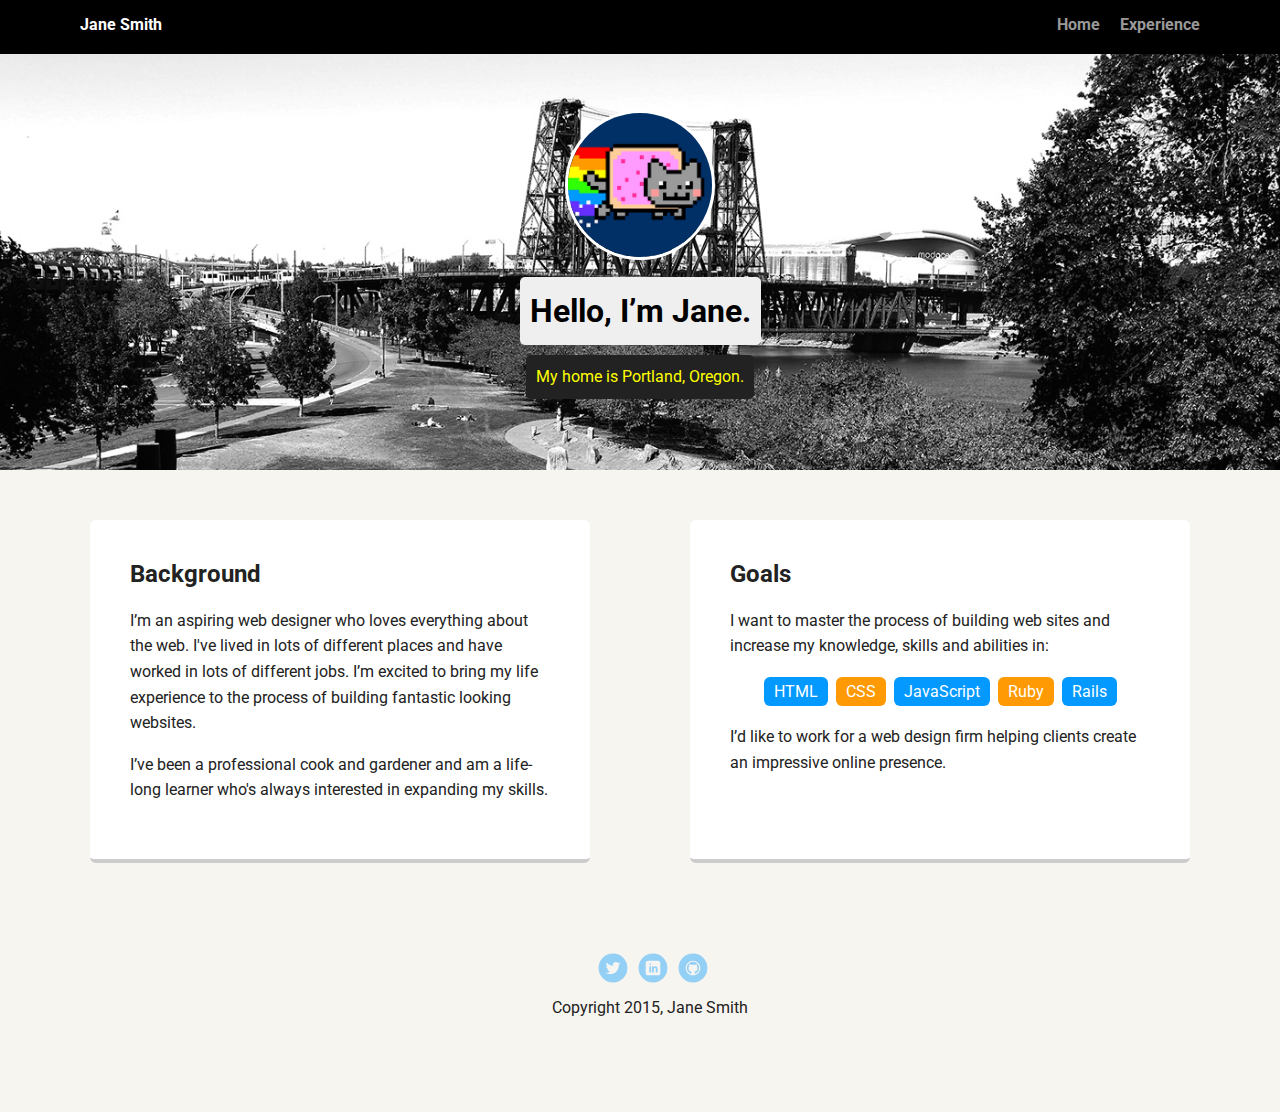
==== profile_page_v1/index.html @ 09ac8e34 "Added downloads from teamtreehouse" ====
<!doctype html>
<html lang="en">
<head>
  <meta charset="utf-8">
  <title>Jane Smith's Profile</title>
  <meta name="viewport" content="width=device-width, initial-scale=1.0">
  <link rel="stylesheet" href="styles.css">
  <link href="https://fonts.googleapis.com/css?family=Muli%7CRoboto:400,300,500,700,900" rel="stylesheet"></head>
  <body>

    <div class="main-nav">
        <ul class="nav">
          <li class="name">Jane Smith</li>
          <li><a href="#">Home</a></li>
          <li><a href="#">Experience</a></li>
        </ul>
    </div>

    <header>
      <img src="images/me.png" alt="Drawing of Jane Smith" class="profile-image">
      <h1 class="tag name">Hello, I’m Jane.</h1>
      <p class="tag location">My home is Portland, Oregon.</p>
    </header>

    <main class="flex">
      <div class="card">
        <h2>Background</h2>
        <p>I’m an aspiring web designer who loves everything about the web. I've lived in lots of different places and have worked in lots of different jobs. I’m excited to bring my life experience to the process of building fantastic looking websites.</p>
        <p>I’ve been a professional cook and gardener and am a life-long learner who's always interested in expanding my skills.</p>
      </div> 

      <div class="card">
        <h2>Goals</h2>
        <p>I want to master the process of building web sites and increase my knowledge, skills and abilities in:</p>
        <ul class="skills">
          <li>HTML</li>
          <li>CSS</li>
          <li>JavaScript</li>
          <li>Ruby</li>
          <li>Rails</li>
        </ul>
        <p>I’d like to work for a web design firm helping clients create an impressive online presence.</p>
      </div> 

    </main>
    <footer>
      <ul>
        <li><a href="#" class="social twitter">Twitter</a></li>
        <li><a href="#" class="social linkedin">LinkedIn</a></li>
        <li><a href="#" class="social github">Github</a></li>
      </ul>
      <p class="copyright">Copyright 2015, Jane Smith</p>
    </footer>
  </body>
  </html>
---- profile_page_v1/styles.css ----
/* Global Layout Set-up */
* { 
  box-sizing: border-box;
}
  
body {
  margin: 0;
  padding: 0;
  text-align: center;
  font-family: 'Roboto', sans-serif;
  color: #222;
  background: #f7f5f0;
}
/* Link Styles */

a {
  text-decoration: none;
  color: #999;
}
a:hover {
  color: #6633ff;
}

/* Section Styles */

.main-nav {
  width: 100%;
  background: black;
  min-height: 30px;
  padding: 10px;
  position: fixed;
  text-align: center;
}
.nav {
  display: flex;
  justify-content: space-around;
  font-weight: 700;
  list-style-type: none;
  margin: 0 auto;
  padding: 0;
}

.nav .name {
    display: block;
    margin-right: auto;
    color: white;
}
.nav li {
  padding: 5px 10px 10px 10px;
}
.nav a {
  transition: all .5s;
}
.nav a:hover {
  color: white
}

header {
  text-align: center;
  background: url('images/portland.jpg') no-repeat top center ;
  background-size: cover;
  overflow: hidden;
  padding-top: 60px;
}
header {
  line-height: 1.5;
}
header .profile-image {
  margin-top: 50px;
  width: 150px;
  height: 150px;
  border-radius: 50%;
  border: 3px solid white;
  transition: all .5s;
}
header .profile-image:hover {
  transform: scale(1.2) rotate(5deg);
}
.tag {
  background-color: #efefef;
  color: black;
  padding: 10px;
  border-radius: 5px;
  display: table;
  margin: 10px auto;
} 
.location {
  background-color: #222;
  color: yellow;
}
.card {
  margin: 30px;
  padding: 20px 40px 40px;
  max-width: 500px;
  text-align: left;
  background: #fff;
  border-bottom: 4px solid #ccc;
  border-radius: 6px;
  transition: all .5s;
}
.card:hover {
  border-color: #ff99ff;
}

ul.skills {
  padding: 0;
  text-align: center;
}

.skills li {
  border-radius: 6px;
  display: inline-block;
  background: #ff9904;
  color: white;
  padding: 5px 10px;
  margin: 2px;
}

.skills li:nth-child(odd) {
  background: #0399ff;
}

footer {
  width: 100%;
  min-height: 30px;
  padding: 20px 0 40px 20px;
}

footer .copyright {
  top: -8px;
  font-size: .75em;
}

footer ul {
  list-style-type: none;
  margin: 0;
  padding: 0;
}

footer ul li {
  display: inline-block;
}

a.social {
  display: inline-block;
  text-indent: -9999px;
  margin-left: 5px;
  width: 30px;
  height: 30px;
  background-size: 30px 30px;
  opacity: .4;
  transition: all .5s;
}
a.twitter {
  background-image: url(images/twitter.svg);
}
a.linkedin {
  background-image: url(images/linkedin.svg);
}
a.github {
  background-image: url(images/github.svg);
}
a.social:hover {
  opacity: 1;
}
.clearfix {
  clear: both;
}

/* Styles for larger screens */
@media screen and (min-width: 720px) {
  
  .flex {
      display: -ms-flexbox;      /* TWEENER - IE 10 */
      display: flex; 
      max-width: 1200px;
      -ms-flex-pack: distribute;
      justify-content: space-around;
      margin: 0 auto;
  }

  header {
    min-height: 470px;
  }

  .nav {
    max-width: 1200px;
    padding: 0 30px;
  }


  main {
    padding-top: 20px;
  }

  main p {
    line-height: 1.6em;
  }

  footer {
    font-size: 1.3em;
    max-width: 1200px;
    margin: 40px auto;
  }

}
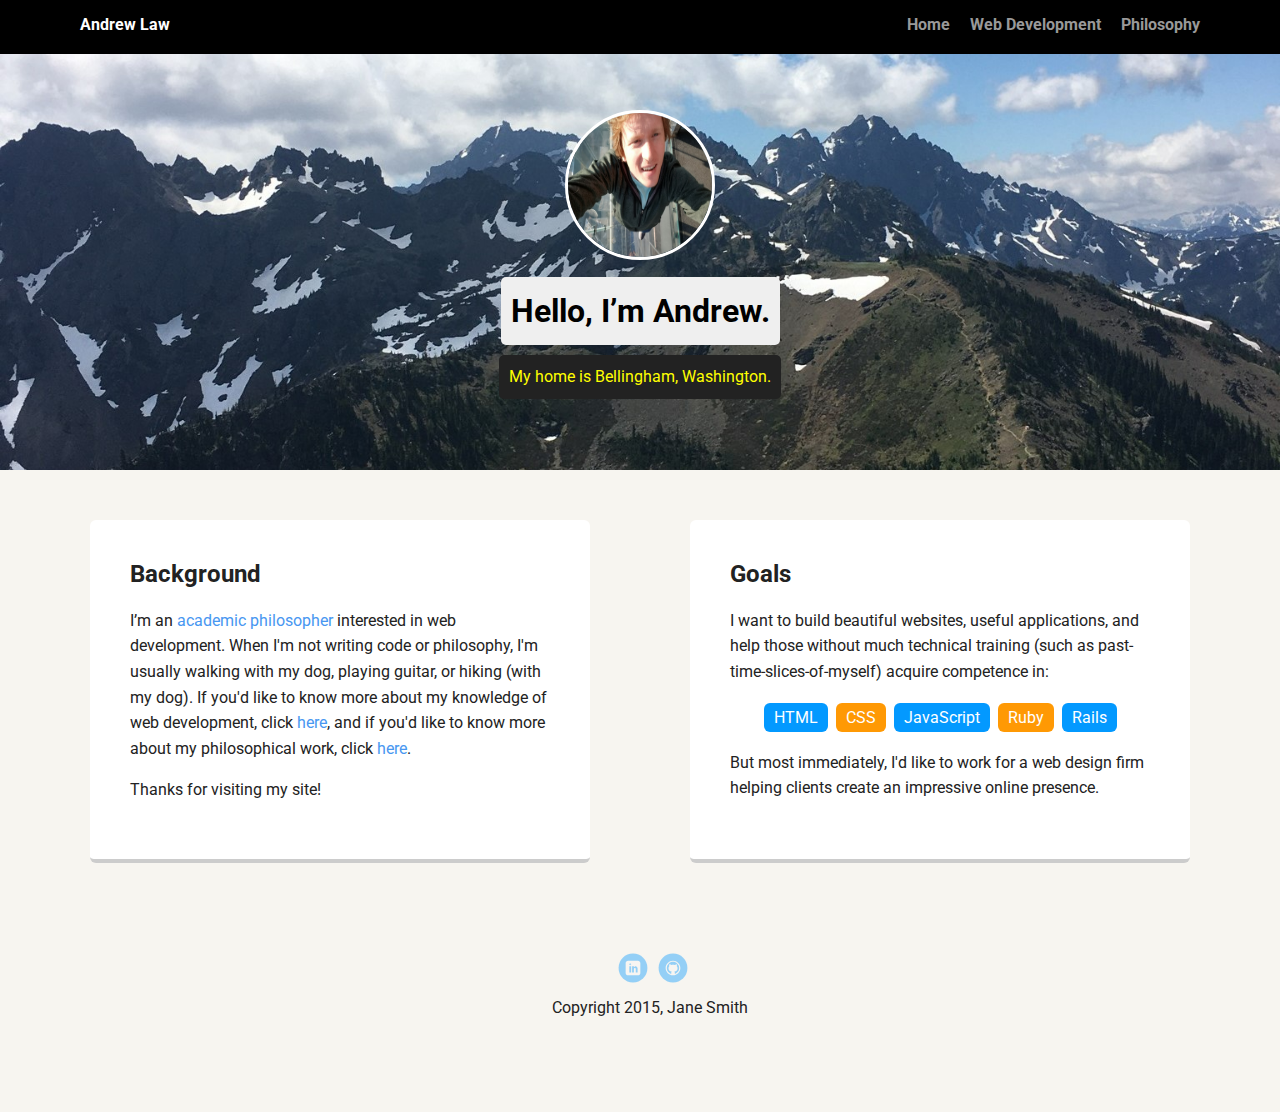
==== commit 9525089a: "First Draft of the Website" ====
--- a/profile_page_v1/index.html
+++ b/profile_page_v1/index.html
@@ -2,7 +2,7 @@
 <html lang="en">
 <head>
   <meta charset="utf-8">
-  <title>Jane Smith's Profile</title>
+  <title>Andrew Law's Profile</title>
   <meta name="viewport" content="width=device-width, initial-scale=1.0">
   <link rel="stylesheet" href="styles.css">
   <link href="https://fonts.googleapis.com/css?family=Muli%7CRoboto:400,300,500,700,900" rel="stylesheet"></head>
@@ -10,28 +10,29 @@
 
     <div class="main-nav">
         <ul class="nav">
-          <li class="name">Jane Smith</li>
-          <li><a href="#">Home</a></li>
-          <li><a href="#">Experience</a></li>
+          <li class="name">Andrew Law</li>
+          <li><a href="index.html">Home</a></li>
+          <li><a href="webexperience.html">Web Development</a></li>
+          <li><a href="philosophyexperience.html">Philosophy</a></li>
         </ul>
     </div>
 
     <header>
-      <img src="images/me.png" alt="Drawing of Jane Smith" class="profile-image">
-      <h1 class="tag name">Hello, I’m Jane.</h1>
-      <p class="tag location">My home is Portland, Oregon.</p>
+      <img src="images/me3.jpg" alt="Picture of Andrew Law" class="profile-image">
+      <h1 class="tag name">Hello, I’m Andrew.</h1>
+      <p class="tag location">My home is Bellingham, Washington.</p>
     </header>
 
     <main class="flex">
       <div class="card">
         <h2>Background</h2>
-        <p>I’m an aspiring web designer who loves everything about the web. I've lived in lots of different places and have worked in lots of different jobs. I’m excited to bring my life experience to the process of building fantastic looking websites.</p>
-        <p>I’ve been a professional cook and gardener and am a life-long learner who's always interested in expanding my skills.</p>
+        <p>I’m an <a href="https://philpeople.org/profiles/andrew-law" class="alternatelinks" target="_blank">academic philosopher</a> interested in web development. When I'm not writing code or philosophy, I'm usually walking with my dog, playing guitar, or hiking (with my dog). If you'd like to know more about my knowledge of web development, click <a href="webexperience.html" class="alternatelinks">here</a>, and if you'd like to know more about my philosophical work, click <a href="philosophyexperience.html" class="alternatelinks">here</a>.</p>
+        <p>Thanks for visiting my site!</p>
       </div> 
 
       <div class="card">
         <h2>Goals</h2>
-        <p>I want to master the process of building web sites and increase my knowledge, skills and abilities in:</p>
+        <p>I want to build beautiful websites, useful applications, and help those without much technical training (such as past-time-slices-of-myself) acquire competence in:</p>
         <ul class="skills">
           <li>HTML</li>
           <li>CSS</li>
@@ -39,15 +40,14 @@
           <li>Ruby</li>
           <li>Rails</li>
         </ul>
-        <p>I’d like to work for a web design firm helping clients create an impressive online presence.</p>
+        <p>But most immediately, I'd like to work for a web design firm helping clients create an impressive online presence.</p>
       </div> 
 
     </main>
     <footer>
       <ul>
-        <li><a href="#" class="social twitter">Twitter</a></li>
-        <li><a href="#" class="social linkedin">LinkedIn</a></li>
-        <li><a href="#" class="social github">Github</a></li>
+        <li><a href="https://www.linkedin.com/in/andrew-law-95755a20b/" class="social linkedin">LinkedIn</a></li>
+        <li><a href="https://github.com/Andrew-R-Law" class="social github">Github</a></li>
       </ul>
       <p class="copyright">Copyright 2015, Jane Smith</p>
     </footer>
--- a/profile_page_v1/styles.css
+++ b/profile_page_v1/styles.css
@@ -57,7 +57,7 @@
 
 header {
   text-align: center;
-  background: url('images/portland.jpg') no-repeat top center ;
+  background: url('images/buckhornmt2.jpg') no-repeat top center ;
   background-size: cover;
   overflow: hidden;
   padding-top: 60px;
@@ -75,6 +75,24 @@
 }
 header .profile-image:hover {
   transform: scale(1.2) rotate(5deg);
+}
+
+header .web-image {
+  margin-top: 50px;
+  width: 150px;
+  height: 150px;
+  border-radius: 15%;
+  border: 3px solid white;
+  transition: all .5s;
+}
+
+header .philo-image {
+  margin-top: 50px;
+  width: 150px;
+  height: 150px;
+  border-radius: 5%;
+  border: 3px solid white;
+  transition: all .5s;
 }
 .tag {
   background-color: #efefef;
@@ -88,6 +106,25 @@
   background-color: #222;
   color: yellow;
 }
+
+.webheader {
+  color:darkred;
+}
+
+.websubheader {
+  background-color: #222;
+  color:rgb(245, 23, 23);
+}
+
+.philoheader {
+  color:rgb(197, 171, 21);
+}
+
+.philosubheader {
+  background-color: #222;
+  color:rgb(186, 245, 23);
+}
+
 .card {
   margin: 30px;
   padding: 20px 40px 40px;
@@ -139,6 +176,14 @@
 
 footer ul li {
   display: inline-block;
+}
+
+.alternatelinks {
+  color:rgb(72, 151, 241);
+}
+
+.alternatelinks:hover{
+  color:rgb(31, 31, 201);
 }
 
 a.social {
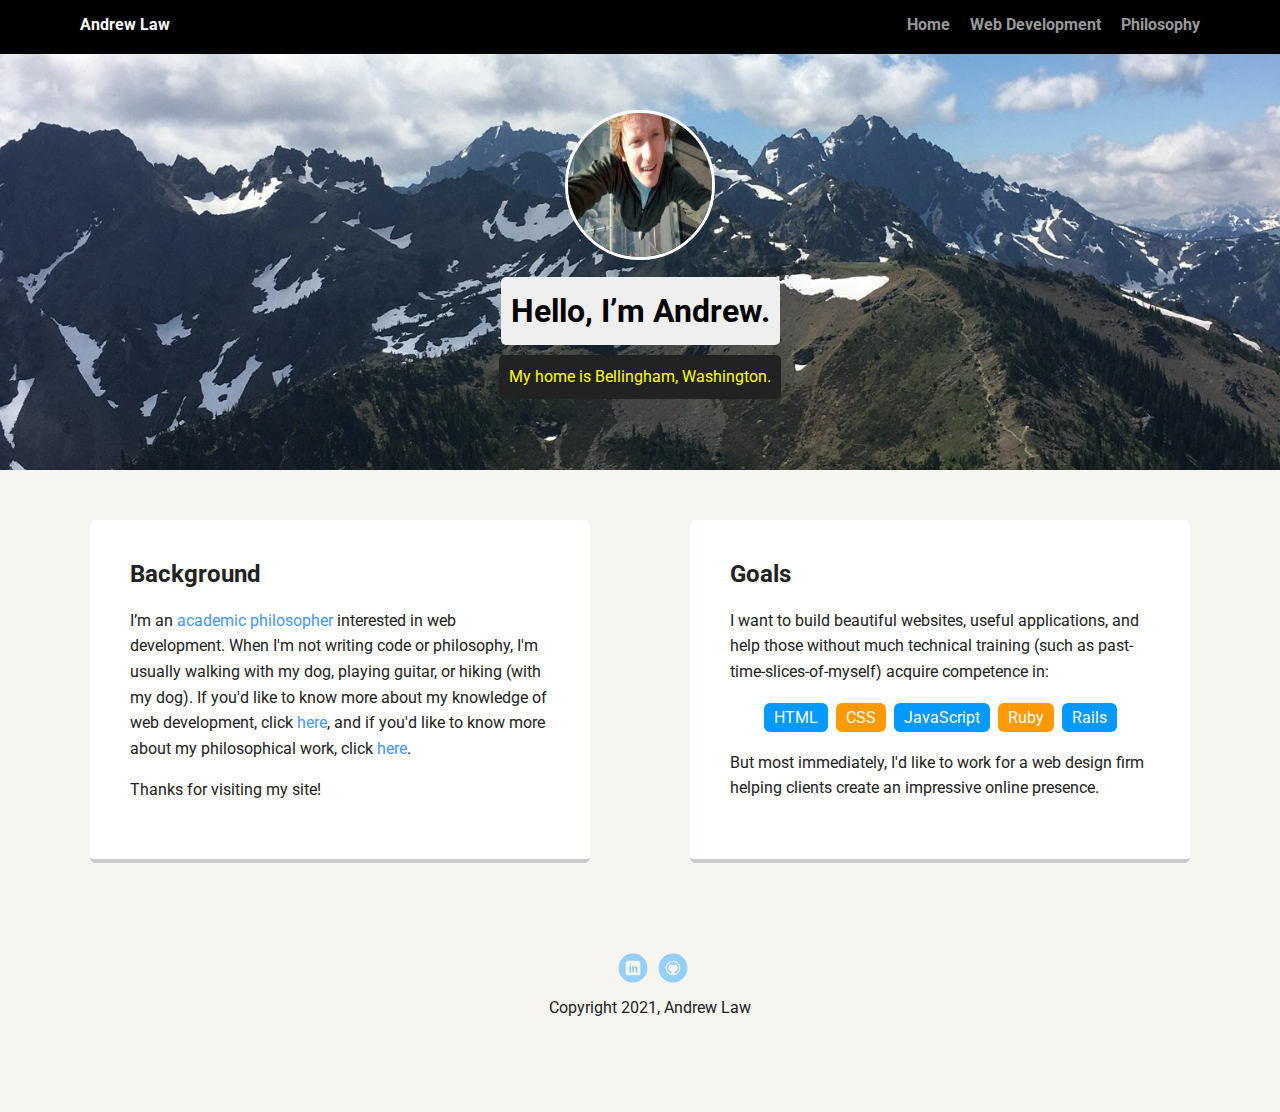
==== commit 869c3a67: "Final Version--Added Comments" ====
--- a/profile_page_v1/index.html
+++ b/profile_page_v1/index.html
@@ -1,3 +1,10 @@
+<!--Thanks for taking the time to review my work. I'm hoping to receive an "exceeds expecations" mark, but I'm more than happy for just
+  a "meets expectations." Here are the most significant changes I've made to this file:
+  1. In addition to adding the relevant links, I've also linked to another html document titled 'philosophyexperience.html'.
+  2. I've changed the <div> elements to <nav> and <section> elements. (This is true for the other html documents, too.)
+  3. I've created a new class type, "alternatelinks", to make certain hyperlinks a different color.
+-->
+
 <!doctype html>
 <html lang="en">
 <head>
@@ -8,14 +15,14 @@
   <link href="https://fonts.googleapis.com/css?family=Muli%7CRoboto:400,300,500,700,900" rel="stylesheet"></head>
   <body>
 
-    <div class="main-nav">
+    <nav>
         <ul class="nav">
           <li class="name">Andrew Law</li>
           <li><a href="index.html">Home</a></li>
           <li><a href="webexperience.html">Web Development</a></li>
           <li><a href="philosophyexperience.html">Philosophy</a></li>
         </ul>
-    </div>
+      </nav>
 
     <header>
       <img src="images/me3.jpg" alt="Picture of Andrew Law" class="profile-image">
@@ -24,13 +31,13 @@
     </header>
 
     <main class="flex">
-      <div class="card">
+      <section>
         <h2>Background</h2>
         <p>I’m an <a href="https://philpeople.org/profiles/andrew-law" class="alternatelinks" target="_blank">academic philosopher</a> interested in web development. When I'm not writing code or philosophy, I'm usually walking with my dog, playing guitar, or hiking (with my dog). If you'd like to know more about my knowledge of web development, click <a href="webexperience.html" class="alternatelinks">here</a>, and if you'd like to know more about my philosophical work, click <a href="philosophyexperience.html" class="alternatelinks">here</a>.</p>
         <p>Thanks for visiting my site!</p>
-      </div> 
+      </section> 
 
-      <div class="card">
+      <section>
         <h2>Goals</h2>
         <p>I want to build beautiful websites, useful applications, and help those without much technical training (such as past-time-slices-of-myself) acquire competence in:</p>
         <ul class="skills">
@@ -41,7 +48,7 @@
           <li>Rails</li>
         </ul>
         <p>But most immediately, I'd like to work for a web design firm helping clients create an impressive online presence.</p>
-      </div> 
+      </section> 
 
     </main>
     <footer>
@@ -49,7 +56,7 @@
         <li><a href="https://www.linkedin.com/in/andrew-law-95755a20b/" class="social linkedin">LinkedIn</a></li>
         <li><a href="https://github.com/Andrew-R-Law" class="social github">Github</a></li>
       </ul>
-      <p class="copyright">Copyright 2015, Jane Smith</p>
+      <p class="copyright">Copyright 2021, Andrew Law</p>
     </footer>
   </body>
   </html>
--- a/profile_page_v1/styles.css
+++ b/profile_page_v1/styles.css
@@ -1,3 +1,10 @@
+/* I made just a handful of changes to this document:
+1. I added the class "alternatelinks" and pseudo-class "alternatelinks:hover" to change the color of some of the hyperlinks.
+2. I changed the "main-nav" class to the nav type.
+3. I changed the "card" class to the section type.
+4. I added the "header web-image" and the "header philo-image" class to change the formatting of the relevant image.
+5. I added the "webheader", "websubheader", "philoheader", and "philsubheader" to change the color the text in the relevant headers.  */
+
 /* Global Layout Set-up */
 * { 
   box-sizing: border-box;
@@ -21,9 +28,17 @@
   color: #6633ff;
 }
 
+.alternatelinks {
+  color:rgb(72, 151, 241);
+}
+
+.alternatelinks:hover{
+  color:rgb(31, 31, 201);
+}
+
 /* Section Styles */
 
-.main-nav {
+nav {
   width: 100%;
   background: black;
   min-height: 30px;
@@ -125,7 +140,7 @@
   color:rgb(186, 245, 23);
 }
 
-.card {
+section {
   margin: 30px;
   padding: 20px 40px 40px;
   max-width: 500px;
@@ -135,7 +150,7 @@
   border-radius: 6px;
   transition: all .5s;
 }
-.card:hover {
+section:hover {
   border-color: #ff99ff;
 }
 
@@ -178,13 +193,7 @@
   display: inline-block;
 }
 
-.alternatelinks {
-  color:rgb(72, 151, 241);
-}
-
-.alternatelinks:hover{
-  color:rgb(31, 31, 201);
-}
+
 
 a.social {
   display: inline-block;
